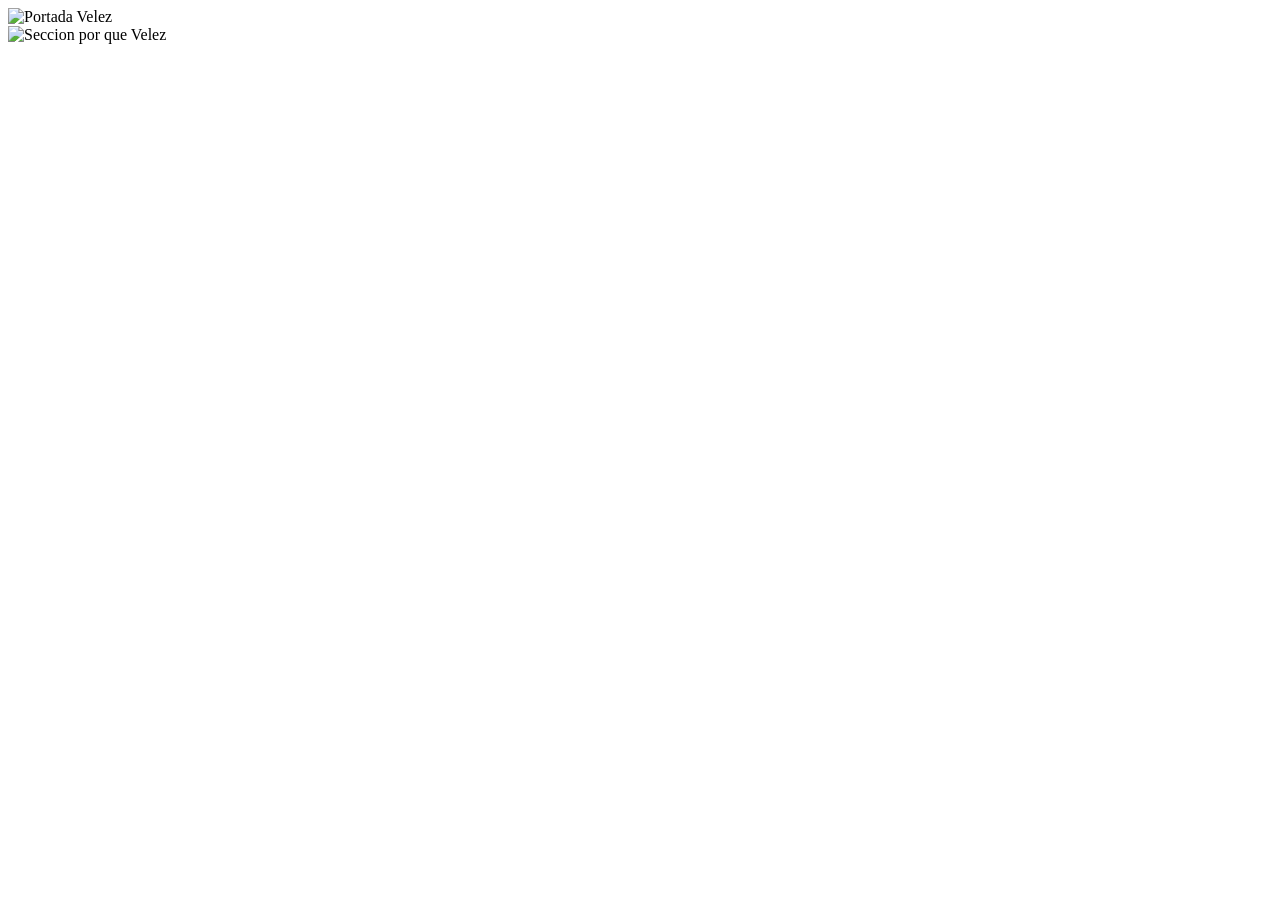
==== index.html @ a4155c98 "Rename index.html.html to index.html" ====
<!doctype html>
<html lang="es">
  <head>
    <meta charset="utf-8">
    <meta name="viewport" content="width=device-width, initial-scale=1">
    <title>Velez</title>
    <link rel="stylesheet" href="velez.css?v=2">
  </head>
  <body>
    <main class="page">
      <section class="screen screen-cover" id="inicio" aria-label="Portada Velez">
        <img src="Desktopvelez.svg" alt="Portada Velez" class="screen-image">
        <a class="hotspot nav-socio" href="#inicio" aria-label="INICIO"></a>
        <a class="hotspot nav-deportes" href="#deportes" aria-label="DEPORTES"></a>
        <a class="hotspot nav-ubicacion" href="https://www.google.com/maps/place/Estadio+Jos%C3%A9+Amalfitani/@-34.635353,-58.5206891,17z/data=!3m1!4b1!4m6!3m5!1s0x95bcc8382fb08ab9:0xea0ca78972856a8e!8m2!3d-34.635353!4d-58.5206891!16zL20vMDd0Y21r?entry=ttu&g_ep=EgoyMDI2MDYxMy4wIKXMDSoASAFQAw%3D%3D" target="_blank" aria-label="UBICACION"></a>
        <a class="hotspot nav-club" href="#club" aria-label="CLUB"></a>
        <span id="deportes" class="anchor-target anchor-deportes" aria-hidden="true"></span>
      </section>

      <section class="screen" id="por-que-velez" aria-label="Por que Velez">
        <span id="club" class="anchor-target" aria-hidden="true"></span>
        <img src="Desktop.svg" alt="Seccion por que Velez" class="screen-image">
        <a class="hotspot footer-velez" href="https://velez.com.ar/" target="_blank" aria-label="Sitio oficial Velez"></a>
        <a class="hotspot footer-instagram" href="https://www.instagram.com/velez/" target="_blank" aria-label="Instagram"></a>
        <a class="hotspot footer-x" href="https://x.com/Velez" target="_blank" aria-label="X"></a>
      </section>
    </main>
  </body>
</html>
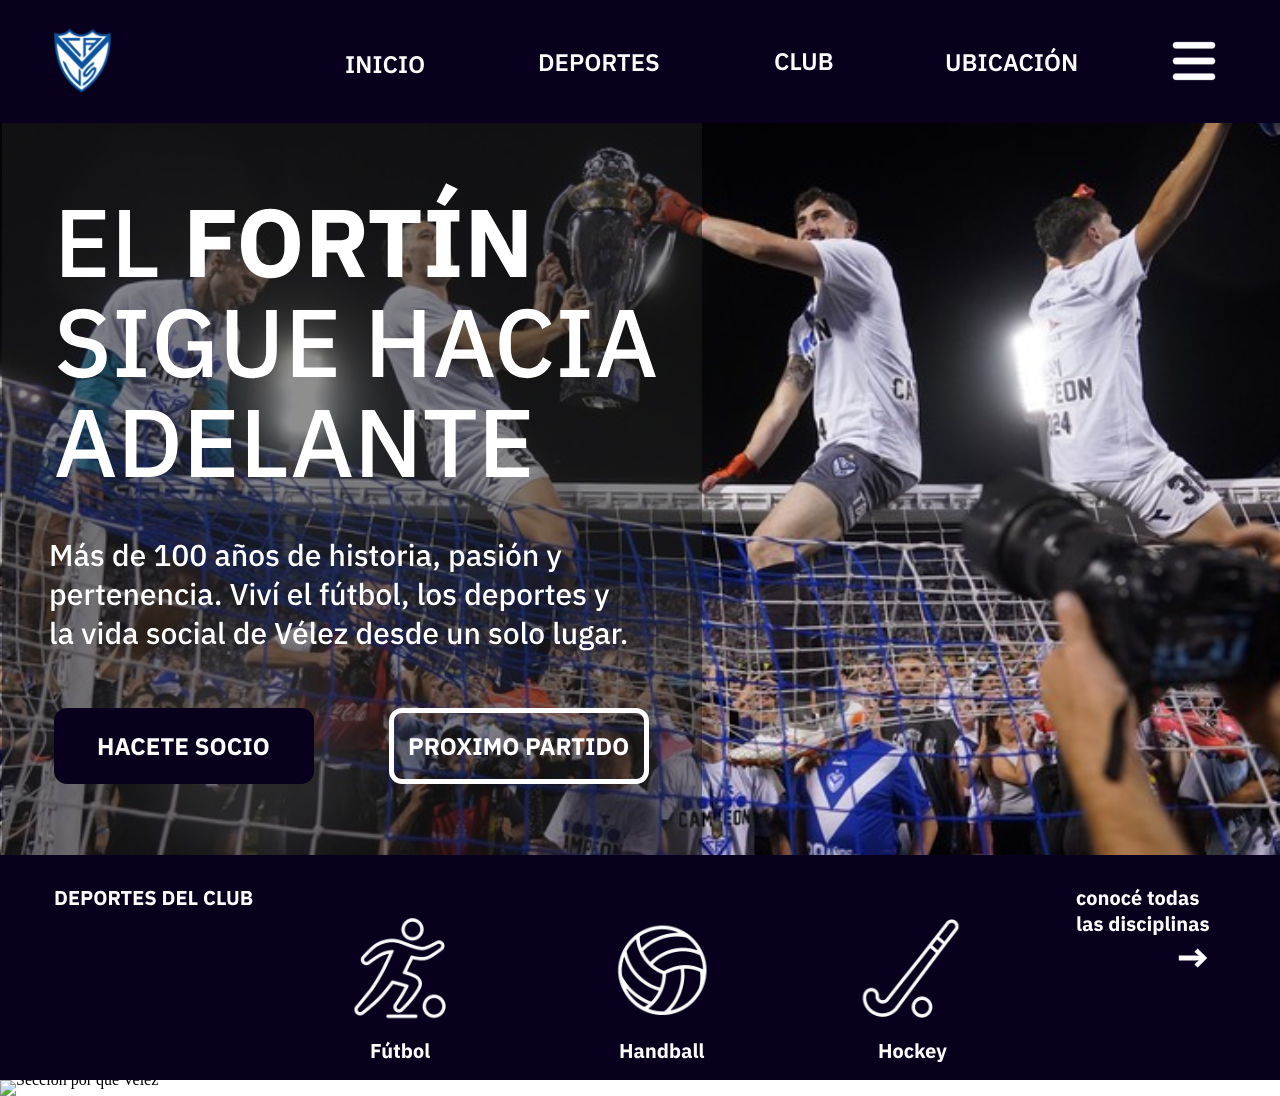
==== commit b28afe93: "Update index.html" ====
--- a/index.html
+++ b/index.html
@@ -9,7 +9,7 @@
   <body>
     <main class="page">
       <section class="screen screen-cover" id="inicio" aria-label="Portada Velez">
-        <img src="Desktopvelez.svg" alt="Portada Velez" class="screen-image">
+        <img src="desktopvelez.svg" alt="Portada Velez" class="screen-image">
         <a class="hotspot nav-socio" href="#inicio" aria-label="INICIO"></a>
         <a class="hotspot nav-deportes" href="#deportes" aria-label="DEPORTES"></a>
         <a class="hotspot nav-ubicacion" href="https://www.google.com/maps/place/Estadio+Jos%C3%A9+Amalfitani/@-34.635353,-58.5206891,17z/data=!3m1!4b1!4m6!3m5!1s0x95bcc8382fb08ab9:0xea0ca78972856a8e!8m2!3d-34.635353!4d-58.5206891!16zL20vMDd0Y21r?entry=ttu&g_ep=EgoyMDI2MDYxMy4wIKXMDSoASAFQAw%3D%3D" target="_blank" aria-label="UBICACION"></a>
--- a/velez.css
+++ b/velez.css
@@ -0,0 +1,118 @@
+* {
+  box-sizing: border-box;
+}
+
+html {
+  margin: 0;
+  padding: 0;
+  scroll-behavior: smooth;
+}
+
+body {
+  margin: 0;
+  padding: 0;
+  min-width: 320px;
+  background: #ffffff;
+}
+
+.page {
+  width: 100%;
+  margin: 0;
+  padding: 0;
+}
+
+.screen {
+  position: relative;
+  width: 100%;
+  margin: 0;
+  padding: 0;
+  line-height: 0;
+  overflow: hidden;
+}
+
+.screen-image {
+  display: block;
+  width: 100%;
+  height: auto;
+  margin: 0;
+  padding: 0;
+  border: 0;
+}
+
+.hotspot {
+  position: absolute;
+  z-index: 10;
+  display: block;
+  line-height: 1;
+  text-decoration: none;
+  background: transparent;
+  cursor: pointer;
+}
+
+.hotspot:focus-visible {
+  outline: 2px solid #ffffff;
+  outline-offset: 4px;
+}
+
+.anchor-target {
+  position: absolute;
+  top: 0;
+  left: 0;
+  width: 1px;
+  height: 1px;
+}
+
+.anchor-deportes {
+  top: 78%;
+}
+
+.nav-socio {
+  left: 33.8%;
+  top: 4.35%;
+  width: 10.8%;
+  height: 3.4%;
+}
+
+.nav-deportes {
+  left: 45.1%;
+  top: 4.35%;
+  width: 8.2%;
+  height: 3.4%;
+}
+
+.nav-ubicacion {
+  left: 80.5%;
+  top: 4.35%;
+  width: 9.5%;
+  height: 3.4%;
+  z-index: 10;
+}
+
+.nav-club {
+  left: 54.4%;
+  top: 4.35%;
+  width: 5.6%;
+  height: 3.4%;
+  z-index: 12;
+}
+
+.footer-instagram {
+  left: 38%;
+  top: 92%;
+  width: 12%;
+  height: 4%;
+}
+
+.footer-velez {
+  left: 7%;
+  top: 88%;
+  width: 10%;
+  height: 8%;
+}
+
+.footer-x {
+  left: 51%;
+  top: 92%;
+  width: 6%;
+  height: 4%;
+}
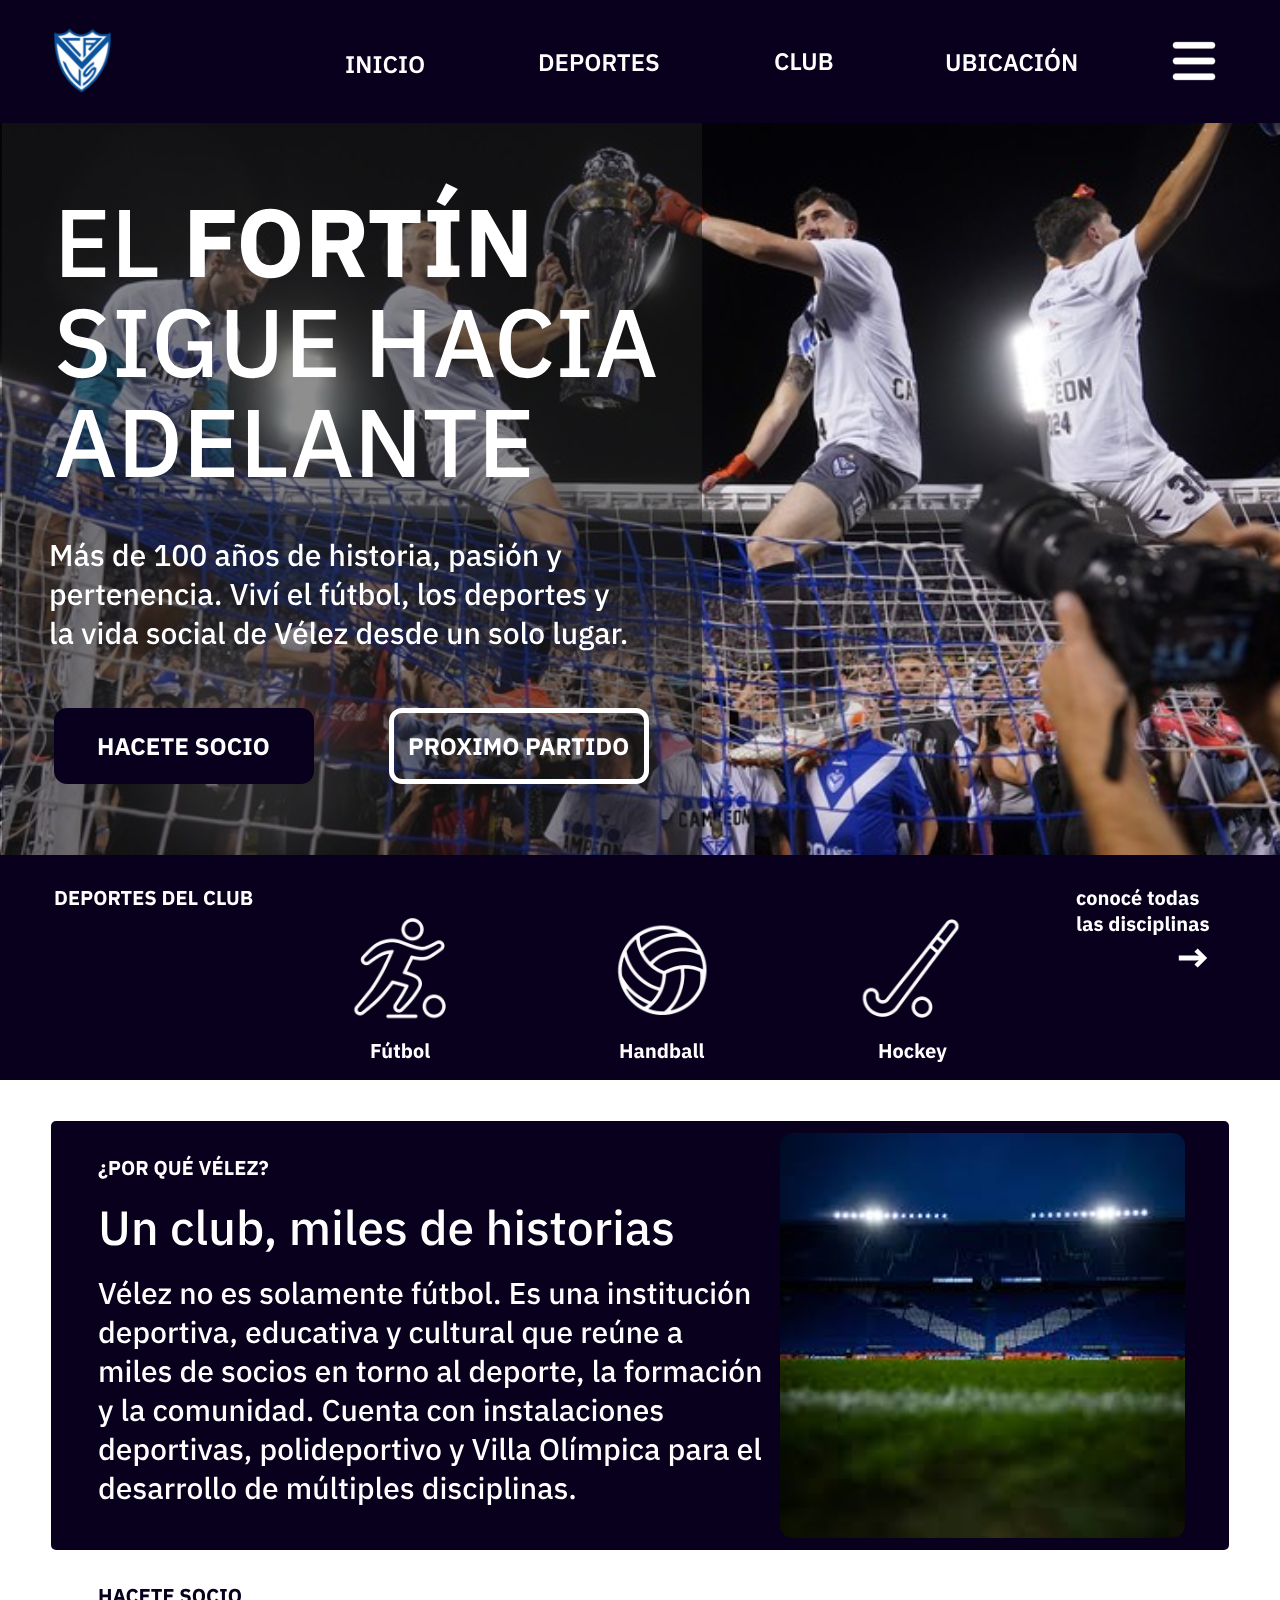
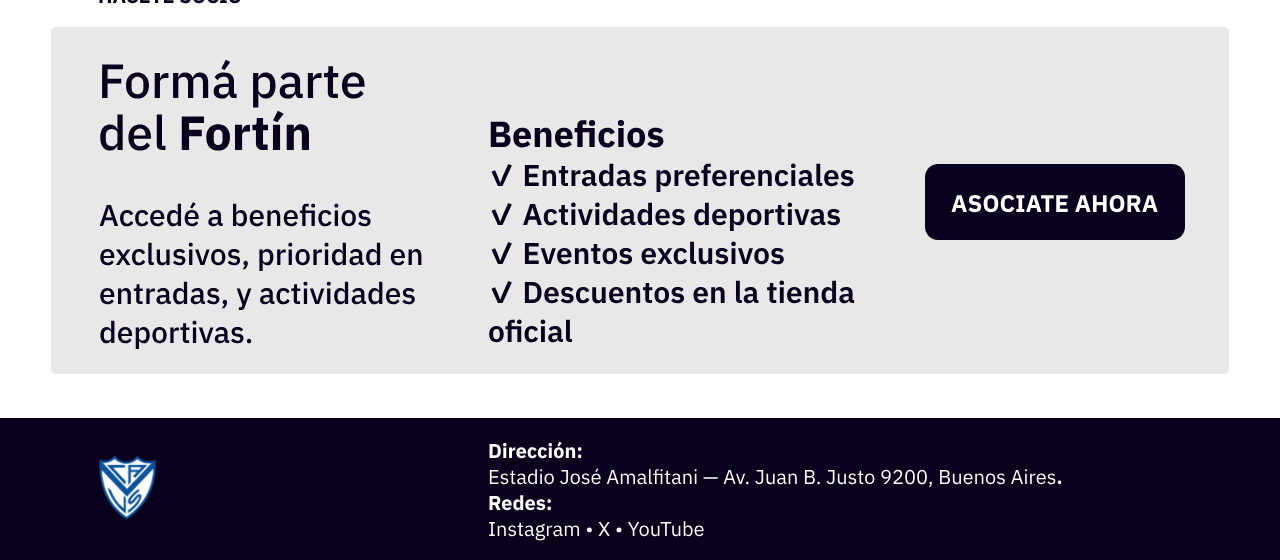
==== commit 55e209f4: "Update index.html" ====
--- a/index.html
+++ b/index.html
@@ -19,7 +19,7 @@
 
       <section class="screen" id="por-que-velez" aria-label="Por que Velez">
         <span id="club" class="anchor-target" aria-hidden="true"></span>
-        <img src="Desktop.svg" alt="Seccion por que Velez" class="screen-image">
+        <img src="desktop.svg" alt="Seccion por que Velez" class="screen-image">
         <a class="hotspot footer-velez" href="https://velez.com.ar/" target="_blank" aria-label="Sitio oficial Velez"></a>
         <a class="hotspot footer-instagram" href="https://www.instagram.com/velez/" target="_blank" aria-label="Instagram"></a>
         <a class="hotspot footer-x" href="https://x.com/Velez" target="_blank" aria-label="X"></a>
